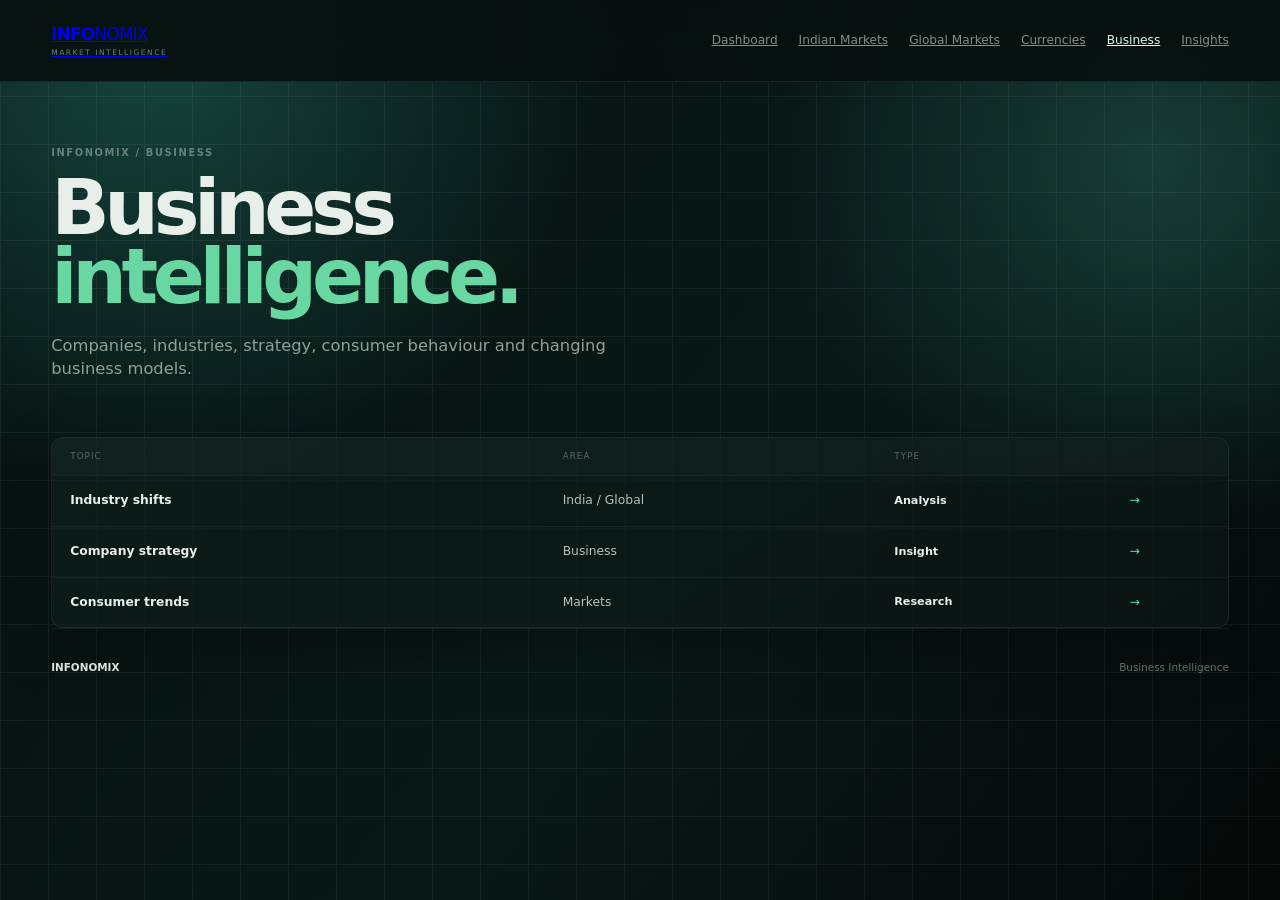
==== pages/business.html @ ebbefad7 "Add files via upload" ====
<!doctype html><html lang="en"><head><meta charset="utf-8"><meta name="viewport" content="width=device-width,initial-scale=1"><meta name="description" content="Infonomix business intelligence and industry analysis."><title>Business | Infonomix</title><link rel="stylesheet" href="../style.css"></head><body><header class="topbar"><div class="container nav"><a class="logo" href="../index.html"><b>INFO</b>NOMIX<span>MARKET INTELLIGENCE</span></a><nav><a href="../index.html">Dashboard</a><a href="indian-markets.html">Indian Markets</a><a href="global-markets.html">Global Markets</a><a href="currencies.html">Currencies</a><a class="active" href="business.html">Business</a><a href="insights.html">Insights</a></nav></div></header><main><section class="dashboard-head"><div class="container"><div class="eyebrow">INFONOMIX / BUSINESS</div><h1>Business<br><span>intelligence.</span></h1><p>Companies, industries, strategy, consumer behaviour and changing business models.</p></div></section><section class="container"><div class="table-card"><div class="table-head"><span>TOPIC</span><span>AREA</span><span>TYPE</span><span></span></div><div class="table-row"><strong>Industry shifts</strong><span>India / Global</span><b>Analysis</b><i>→</i></div><div class="table-row"><strong>Company strategy</strong><span>Business</span><b>Insight</b><i>→</i></div><div class="table-row"><strong>Consumer trends</strong><span>Markets</span><b>Research</b><i>→</i></div></div></section></main><footer><div class="container foot"><strong>INFONOMIX</strong><span>Business Intelligence</span></div></footer></body></html>
---- style.css ----
*{box-sizing:border-box}body{margin:0;background:#07100f;color:#e8eee9;font-family:Inter,ui-sans-serif,system-ui,-apple-system,"Segoe UI",sans-serif;line-height:1.45}body:before{content:"";position:fixed;inset:0;z-index:-2;background:radial-gradient(circle at 12% 5%,#16453d 0,transparent 32%),radial-gradient(circle at 90% 18%,#163d35 0,transparent 28%),linear-gradient(125deg,#06100f,#091817 55%,#050908)}body:after{content:"";position:fixed;inset:0;z-index:-1;opacity:.06;background-image:linear-gradient(#fff 1px,transparent 1px),linear-gradient(90deg,#fff 1px,transparent 1px);background-size:48px 48px;pointer-events:none}.container{width:min(1240px,92%);margin:auto}.topbar{height:82px;border-bottom:1px solid #ffffff14;background:#07100fe8;backdrop-filter:blur(18px);position:sticky;top:0;z-index:20}.nav{height:100%;display:flex;align-items:center;gap:28px}.logo{font-size:1.05rem;letter-spacing:-.04em;white-space:nowrap}.logo b{font-weight:900}.logo span{display:block;font-size:.47rem;letter-spacing:.2em;color:#6d827c;margin-top:2px}.nav nav{display:flex;gap:21px;margin-left:auto}.nav nav a{font-size:.76rem;color:#81918c}.nav nav a:hover,.nav nav .active{color:#dff9eb}.search{border:1px solid #ffffff1a;background:#ffffff08;color:#b9c7c2;border-radius:8px;width:34px;height:34px;font-size:1.2rem}.ticker{border-bottom:1px solid #ffffff12;background:#0a1715}.ticker-row{min-height:40px;display:flex;align-items:center;gap:25px;overflow:auto;white-space:nowrap}.ticker-row>span{font-size:.62rem;letter-spacing:.14em;color:#6e8880}.ticker-row strong{font-size:.68rem;color:#a8b9b3}.ticker-row i{font-style:normal;color:#e8eee9;margin-left:6px}.ticker-row em,.up{font-style:normal;color:#59d99b}.ticker-row .flat{color:#d2bc67}.dashboard-head{padding:64px 0 40px}.eyebrow,.section-title>div>span,.panel-title span,.data-strip>div>span{font-size:.62rem;letter-spacing:.16em;color:#65827a;font-weight:800}.head-row{display:flex;align-items:end;justify-content:space-between;gap:40px}.dashboard-head h1{font-size:clamp(3rem,6vw,5.8rem);line-height:.9;letter-spacing:-.07em;margin:13px 0 22px}.dashboard-head h1 span{color:#68d7a1}.dashboard-head p{color:#8ea29b;max-width:560px;font-size:1.02rem}.status{border:1px solid #ffffff18;background:#ffffff06;padding:11px 15px;border-radius:8px;color:#93aaa2;font-size:.65rem;letter-spacing:.1em}.status .dot{display:inline-block;width:7px;height:7px;background:#5fe2a0;border-radius:50%;margin-right:8px;box-shadow:0 0 12px #5fe2a0}.status small{display:block;margin-top:7px;color:#50635d;font-size:.55rem}.grid-main{display:grid;grid-template-columns:minmax(0,1.7fr) minmax(300px,.8fr);gap:22px}.section-title{display:flex;justify-content:space-between;align-items:end;margin:8px 0 15px}.section-title h2{margin:4px 0 0;font-size:1.55rem;letter-spacing:-.04em}.section-title a,.panel-title a{font-size:.62rem;color:#6ddda7;letter-spacing:.1em}.market-grid{display:grid;grid-template-columns:1.35fr .65fr;gap:14px}.market-card,.table-card,.panel{border:1px solid #ffffff12;background:linear-gradient(145deg,#0e211eaa,#0a1514cc);border-radius:12px;box-shadow:0 20px 60px #0004}.market-card{padding:22px;min-height:225px}.card-top,.panel-title{display:flex;justify-content:space-between;align-items:center}.card-top span{font-size:.66rem;letter-spacing:.12em;color:#7f9690}.card-top b{font-size:.52rem;color:#50655f;border:1px solid #ffffff12;padding:4px 7px;border-radius:4px}.price{font-size:2.35rem;font-weight:750;letter-spacing:-.05em;margin-top:25px}.change{font-size:.75rem;margin-top:2px}.chart{height:70px;margin-top:22px}.chart svg{width:100%;height:100%}.chart polyline{fill:none;stroke:#56d89a;stroke-width:3;vector-effect:non-scaling-stroke}.mini-chart{height:74px;display:flex;align-items:end;gap:7px;margin-top:42px}.mini-chart span{flex:1;background:#2e9d71aa;border-radius:3px 3px 0 0}.second{margin-top:42px}.table-card{overflow:hidden}.table-head,.table-row{display:grid;grid-template-columns:1.5fr 1fr .7fr .25fr;gap:10px;align-items:center}.table-head{padding:12px 18px;background:#ffffff05;color:#536b64;font-size:.55rem;letter-spacing:.12em}.table-row{padding:16px 18px;border-top:1px solid #ffffff0c;font-size:.77rem}.table-row strong{font-weight:650}.table-row span{color:#b5c3be}.table-row b{font-size:.7rem}.table-row i{font-style:normal;color:#5cdda0}.red,.down{color:#ef7777!important}.side-col{display:flex;flex-direction:column;gap:16px}.panel{padding:20px}.panel-title{padding-bottom:14px;border-bottom:1px solid #ffffff0d}.panel-title span{color:#66837b}.fx{display:grid;grid-template-columns:1fr auto;gap:3px;padding:16px 0;border-bottom:1px solid #ffffff0b}.fx span{font-size:.68rem;color:#82958f}.fx strong{font-size:.92rem}.fx b{grid-column:2;font-size:.62rem}.news article{padding:16px 0;border-bottom:1px solid #ffffff0b}.news article:last-child{border-bottom:0}.news small{font-size:.52rem;letter-spacing:.1em;color:#58726a}.news h3{font-size:.9rem;line-height:1.25;margin:6px 0}.news p{font-size:.7rem;color:#70827c;margin:0}.data-strip{margin-top:70px;margin-bottom:70px;padding:32px;border:1px solid #ffffff12;border-radius:14px;background:linear-gradient(120deg,#0c201b,#091310)}.data-strip{display:grid;grid-template-columns:.8fr 1.2fr;gap:40px}.data-strip h2{font-size:2.2rem;line-height:1.05;letter-spacing:-.05em;margin:12px 0}.data-strip em{color:#64dba3;font-family:Georgia,serif}.signal-grid{display:grid;grid-template-columns:repeat(3,1fr);gap:10px}.signal-grid div{padding:18px;border:1px solid #ffffff10;border-radius:8px;background:#ffffff04}.signal-grid b{display:block;color:#60d99d;font-size:.6rem;letter-spacing:.12em}.signal-grid strong{display:block;margin:17px 0 5px;font-size:.85rem}.signal-grid small{color:#667d76;font-size:.62rem}.foot{min-height:78px;border-top:1px solid #ffffff12;display:flex;align-items:center;gap:25px;color:#60736c;font-size:.65rem}.foot strong{color:#d9e4df;margin-right:auto}@media(max-width:850px){.nav nav{display:none}.head-row{display:block}.status{display:inline-block;margin-top:20px}.grid-main,.market-grid,.data-strip{grid-template-columns:1fr}.signal-grid{grid-template-columns:1fr 1fr}.side-col{margin-top:30px}}@media(max-width:520px){.ticker-row{gap:15px}.dashboard-head{padding-top:42px}.dashboard-head h1{font-size:3.2rem}.signal-grid{grid-template-columns:1fr}.table-head,.table-row{grid-template-columns:1.35fr .9fr .7fr}.table-head span:last-child,.table-row i{display:none}.foot{flex-wrap:wrap;padding:18px 0}.foot strong{width:100%}}
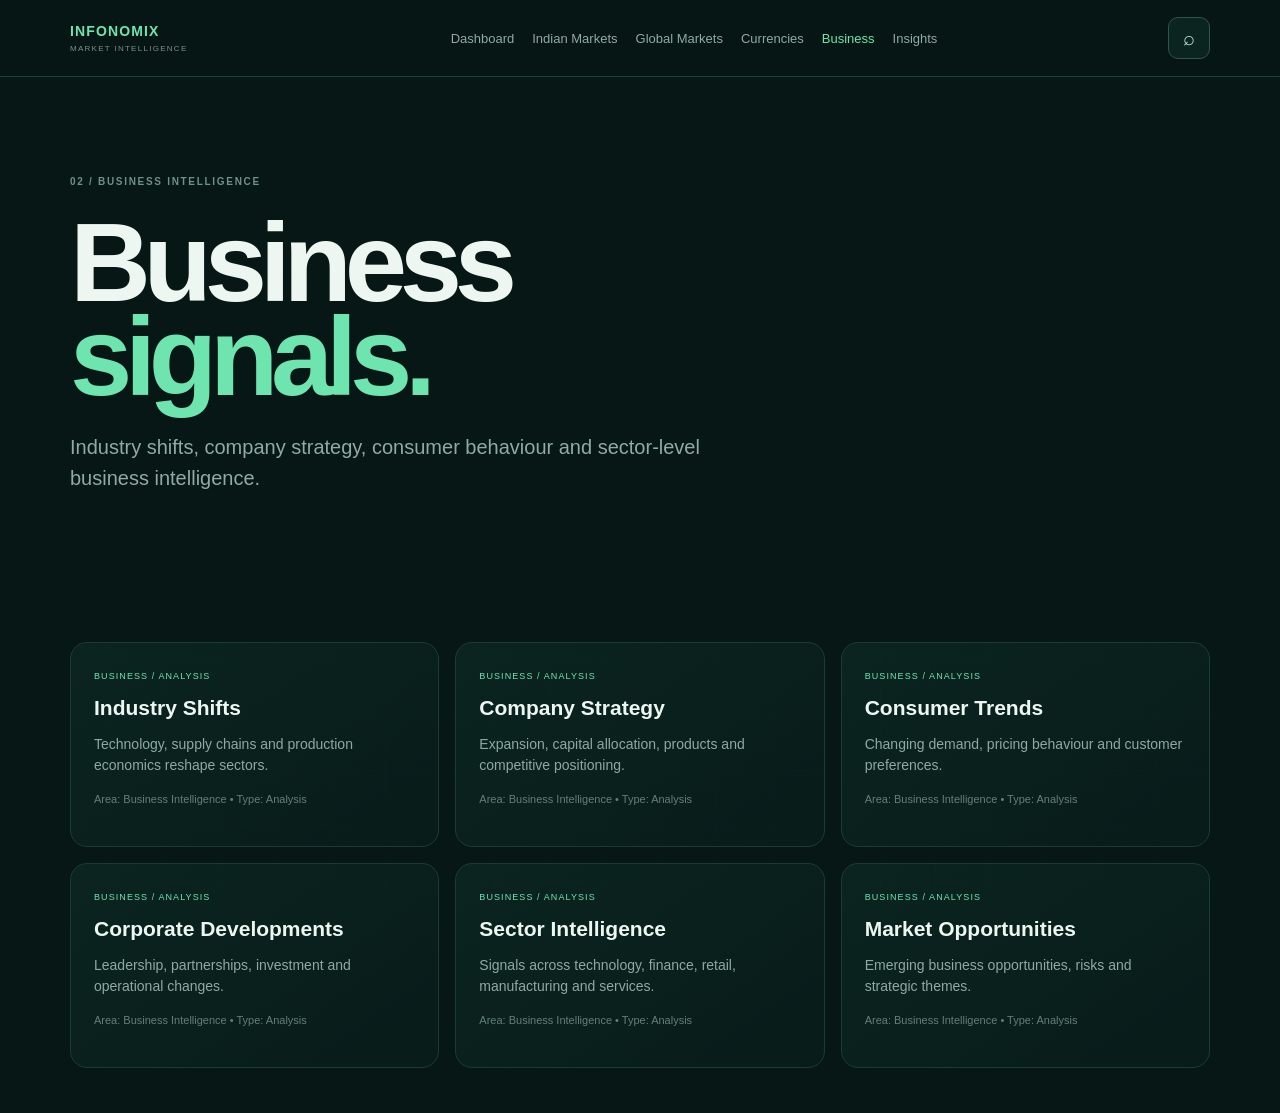
==== commit 64ed92cf: "Add files via upload" ====
--- a/pages/business.html
+++ b/pages/business.html
@@ -1 +1 @@
-<!doctype html><html lang="en"><head><meta charset="utf-8"><meta name="viewport" content="width=device-width,initial-scale=1"><meta name="description" content="Infonomix business intelligence and industry analysis."><title>Business | Infonomix</title><link rel="stylesheet" href="../style.css"></head><body><header class="topbar"><div class="container nav"><a class="logo" href="../index.html"><b>INFO</b>NOMIX<span>MARKET INTELLIGENCE</span></a><nav><a href="../index.html">Dashboard</a><a href="indian-markets.html">Indian Markets</a><a href="global-markets.html">Global Markets</a><a href="currencies.html">Currencies</a><a class="active" href="business.html">Business</a><a href="insights.html">Insights</a></nav></div></header><main><section class="dashboard-head"><div class="container"><div class="eyebrow">INFONOMIX / BUSINESS</div><h1>Business<br><span>intelligence.</span></h1><p>Companies, industries, strategy, consumer behaviour and changing business models.</p></div></section><section class="container"><div class="table-card"><div class="table-head"><span>TOPIC</span><span>AREA</span><span>TYPE</span><span></span></div><div class="table-row"><strong>Industry shifts</strong><span>India / Global</span><b>Analysis</b><i>→</i></div><div class="table-row"><strong>Company strategy</strong><span>Business</span><b>Insight</b><i>→</i></div><div class="table-row"><strong>Consumer trends</strong><span>Markets</span><b>Research</b><i>→</i></div></div></section></main><footer><div class="container foot"><strong>INFONOMIX</strong><span>Business Intelligence</span></div></footer></body></html>+<!doctype html><html><head><meta charset="utf-8"><meta name="viewport" content="width=device-width,initial-scale=1"><title>Business | Infonomix</title><link rel="stylesheet" href="../style.css"></head><body><header><div class="nav"><a class="brand" href="../index.html"><b>INFONOMIX</b><small>MARKET INTELLIGENCE</small></a><nav><a href="../index.html">Dashboard</a><a href="indian-markets.html">Indian Markets</a><a href="global-markets.html">Global Markets</a><a href="currencies.html">Currencies</a><a class="active" href="business.html">Business</a><a href="insights.html">Insights</a></nav><button id="searchOpen">⌕</button></div></header><main><section class="hero"><span>02 / BUSINESS INTELLIGENCE</span><h1>Business<br><i>signals.</i></h1><p>Industry shifts, company strategy, consumer behaviour and sector-level business intelligence.</p></section><section><div class="grid three" id="grid"></div></section></main><script src="../script.js"></script><script>let a=[['Industry Shifts','Technology, supply chains and production economics reshape sectors.'],['Company Strategy','Expansion, capital allocation, products and competitive positioning.'],['Consumer Trends','Changing demand, pricing behaviour and customer preferences.'],['Corporate Developments','Leadership, partnerships, investment and operational changes.'],['Sector Intelligence','Signals across technology, finance, retail, manufacturing and services.'],['Market Opportunities','Emerging business opportunities, risks and strategic themes.']];grid.innerHTML=a.map(x=>`<article class="card analysis"><span class="tag">BUSINESS / ANALYSIS</span><h3>${x[0]}</h3><p>${x[1]}</p><span class="meta">Area: Business Intelligence • Type: Analysis</span></article>`).join('')</script></body></html>
--- a/style.css
+++ b/style.css
@@ -1 +1 @@
-*{box-sizing:border-box}body{margin:0;background:#07100f;color:#e8eee9;font-family:Inter,ui-sans-serif,system-ui,-apple-system,"Segoe UI",sans-serif;line-height:1.45}body:before{content:"";position:fixed;inset:0;z-index:-2;background:radial-gradient(circle at 12% 5%,#16453d 0,transparent 32%),radial-gradient(circle at 90% 18%,#163d35 0,transparent 28%),linear-gradient(125deg,#06100f,#091817 55%,#050908)}body:after{content:"";position:fixed;inset:0;z-index:-1;opacity:.06;background-image:linear-gradient(#fff 1px,transparent 1px),linear-gradient(90deg,#fff 1px,transparent 1px);background-size:48px 48px;pointer-events:none}.container{width:min(1240px,92%);margin:auto}.topbar{height:82px;border-bottom:1px solid #ffffff14;background:#07100fe8;backdrop-filter:blur(18px);position:sticky;top:0;z-index:20}.nav{height:100%;display:flex;align-items:center;gap:28px}.logo{font-size:1.05rem;letter-spacing:-.04em;white-space:nowrap}.logo b{font-weight:900}.logo span{display:block;font-size:.47rem;letter-spacing:.2em;color:#6d827c;margin-top:2px}.nav nav{display:flex;gap:21px;margin-left:auto}.nav nav a{font-size:.76rem;color:#81918c}.nav nav a:hover,.nav nav .active{color:#dff9eb}.search{border:1px solid #ffffff1a;background:#ffffff08;color:#b9c7c2;border-radius:8px;width:34px;height:34px;font-size:1.2rem}.ticker{border-bottom:1px solid #ffffff12;background:#0a1715}.ticker-row{min-height:40px;display:flex;align-items:center;gap:25px;overflow:auto;white-space:nowrap}.ticker-row>span{font-size:.62rem;letter-spacing:.14em;color:#6e8880}.ticker-row strong{font-size:.68rem;color:#a8b9b3}.ticker-row i{font-style:normal;color:#e8eee9;margin-left:6px}.ticker-row em,.up{font-style:normal;color:#59d99b}.ticker-row .flat{color:#d2bc67}.dashboard-head{padding:64px 0 40px}.eyebrow,.section-title>div>span,.panel-title span,.data-strip>div>span{font-size:.62rem;letter-spacing:.16em;color:#65827a;font-weight:800}.head-row{display:flex;align-items:end;justify-content:space-between;gap:40px}.dashboard-head h1{font-size:clamp(3rem,6vw,5.8rem);line-height:.9;letter-spacing:-.07em;margin:13px 0 22px}.dashboard-head h1 span{color:#68d7a1}.dashboard-head p{color:#8ea29b;max-width:560px;font-size:1.02rem}.status{border:1px solid #ffffff18;background:#ffffff06;padding:11px 15px;border-radius:8px;color:#93aaa2;font-size:.65rem;letter-spacing:.1em}.status .dot{display:inline-block;width:7px;height:7px;background:#5fe2a0;border-radius:50%;margin-right:8px;box-shadow:0 0 12px #5fe2a0}.status small{display:block;margin-top:7px;color:#50635d;font-size:.55rem}.grid-main{display:grid;grid-template-columns:minmax(0,1.7fr) minmax(300px,.8fr);gap:22px}.section-title{display:flex;justify-content:space-between;align-items:end;margin:8px 0 15px}.section-title h2{margin:4px 0 0;font-size:1.55rem;letter-spacing:-.04em}.section-title a,.panel-title a{font-size:.62rem;color:#6ddda7;letter-spacing:.1em}.market-grid{display:grid;grid-template-columns:1.35fr .65fr;gap:14px}.market-card,.table-card,.panel{border:1px solid #ffffff12;background:linear-gradient(145deg,#0e211eaa,#0a1514cc);border-radius:12px;box-shadow:0 20px 60px #0004}.market-card{padding:22px;min-height:225px}.card-top,.panel-title{display:flex;justify-content:space-between;align-items:center}.card-top span{font-size:.66rem;letter-spacing:.12em;color:#7f9690}.card-top b{font-size:.52rem;color:#50655f;border:1px solid #ffffff12;padding:4px 7px;border-radius:4px}.price{font-size:2.35rem;font-weight:750;letter-spacing:-.05em;margin-top:25px}.change{font-size:.75rem;margin-top:2px}.chart{height:70px;margin-top:22px}.chart svg{width:100%;height:100%}.chart polyline{fill:none;stroke:#56d89a;stroke-width:3;vector-effect:non-scaling-stroke}.mini-chart{height:74px;display:flex;align-items:end;gap:7px;margin-top:42px}.mini-chart span{flex:1;background:#2e9d71aa;border-radius:3px 3px 0 0}.second{margin-top:42px}.table-card{overflow:hidden}.table-head,.table-row{display:grid;grid-template-columns:1.5fr 1fr .7fr .25fr;gap:10px;align-items:center}.table-head{padding:12px 18px;background:#ffffff05;color:#536b64;font-size:.55rem;letter-spacing:.12em}.table-row{padding:16px 18px;border-top:1px solid #ffffff0c;font-size:.77rem}.table-row strong{font-weight:650}.table-row span{color:#b5c3be}.table-row b{font-size:.7rem}.table-row i{font-style:normal;color:#5cdda0}.red,.down{color:#ef7777!important}.side-col{display:flex;flex-direction:column;gap:16px}.panel{padding:20px}.panel-title{padding-bottom:14px;border-bottom:1px solid #ffffff0d}.panel-title span{color:#66837b}.fx{display:grid;grid-template-columns:1fr auto;gap:3px;padding:16px 0;border-bottom:1px solid #ffffff0b}.fx span{font-size:.68rem;color:#82958f}.fx strong{font-size:.92rem}.fx b{grid-column:2;font-size:.62rem}.news article{padding:16px 0;border-bottom:1px solid #ffffff0b}.news article:last-child{border-bottom:0}.news small{font-size:.52rem;letter-spacing:.1em;color:#58726a}.news h3{font-size:.9rem;line-height:1.25;margin:6px 0}.news p{font-size:.7rem;color:#70827c;margin:0}.data-strip{margin-top:70px;margin-bottom:70px;padding:32px;border:1px solid #ffffff12;border-radius:14px;background:linear-gradient(120deg,#0c201b,#091310)}.data-strip{display:grid;grid-template-columns:.8fr 1.2fr;gap:40px}.data-strip h2{font-size:2.2rem;line-height:1.05;letter-spacing:-.05em;margin:12px 0}.data-strip em{color:#64dba3;font-family:Georgia,serif}.signal-grid{display:grid;grid-template-columns:repeat(3,1fr);gap:10px}.signal-grid div{padding:18px;border:1px solid #ffffff10;border-radius:8px;background:#ffffff04}.signal-grid b{display:block;color:#60d99d;font-size:.6rem;letter-spacing:.12em}.signal-grid strong{display:block;margin:17px 0 5px;font-size:.85rem}.signal-grid small{color:#667d76;font-size:.62rem}.foot{min-height:78px;border-top:1px solid #ffffff12;display:flex;align-items:center;gap:25px;color:#60736c;font-size:.65rem}.foot strong{color:#d9e4df;margin-right:auto}@media(max-width:850px){.nav nav{display:none}.head-row{display:block}.status{display:inline-block;margin-top:20px}.grid-main,.market-grid,.data-strip{grid-template-columns:1fr}.signal-grid{grid-template-columns:1fr 1fr}.side-col{margin-top:30px}}@media(max-width:520px){.ticker-row{gap:15px}.dashboard-head{padding-top:42px}.dashboard-head h1{font-size:3.2rem}.signal-grid{grid-template-columns:1fr}.table-head,.table-row{grid-template-columns:1.35fr .9fr .7fr}.table-head span:last-child,.table-row i{display:none}.foot{flex-wrap:wrap;padding:18px 0}.foot strong{width:100%}}
+*{box-sizing:border-box}body{margin:0;background:#061715;color:#edf6f1;font:14px Inter,Arial,sans-serif}body:before{content:"";position:fixed;inset:0;pointer-events:none;opacity:.2;background:linear-gradient(#7be7bb10 1px,transparent 1px),linear-gradient(90deg,#7be7bb10 1px,transparent 1px);background-size:55px 55px}header{position:sticky;top:0;z-index:5;background:#061715ee;border-bottom:1px solid #214039}.nav{max-width:1180px;margin:auto;min-height:76px;display:flex;align-items:center;gap:24px;padding:0 20px}.brand{color:#6ee5af;text-decoration:none;display:flex;flex-direction:column;min-width:150px}.brand b{letter-spacing:.08em}.brand small{color:#78938c;letter-spacing:.16em;font-size:8px;margin-top:5px}nav{display:flex;gap:18px;flex:1;justify-content:center;overflow:auto}nav a{color:#91aaa3;text-decoration:none;white-space:nowrap;font-size:13px}nav a:hover,nav a.active{color:#6ee5af}button{background:#0b2420;border:1px solid #31544b;color:#bfeadd;border-radius:10px;cursor:pointer;font-size:20px;width:42px;height:42px}.hero,main section{max-width:1180px;margin:auto}.hero{padding:95px 20px 65px;min-height:520px}.hero>span,.head>div>span,.searchbox>span{font-size:10px;color:#6e9188;letter-spacing:.17em;font-weight:bold}.hero h1{font-size:clamp(60px,9vw,112px);line-height:.84;letter-spacing:-.065em;margin:28px 0}.hero i{font-style:normal;color:#6ee5af}.hero p{font-size:20px;line-height:1.55;color:#91aaa3;max-width:650px}.live{display:inline-flex;gap:10px;align-items:center;border:1px solid #2a4a42;padding:14px 17px;border-radius:12px;color:#6ee5af;margin-top:25px}.live small{color:#78938c}main section{padding:45px 20px}.head{display:flex;justify-content:space-between;align-items:end;margin-bottom:20px}.head h2{font-size:36px;margin:8px 0 0}.head a{color:#7ce4b5;text-decoration:none}.grid{display:grid;gap:16px}.three{grid-template-columns:repeat(3,1fr)}.card{background:linear-gradient(145deg,#0b2420,#081c1a);border:1px solid #1d3b35;border-radius:17px;padding:23px}.card label{color:#79958e;font-size:10px;letter-spacing:.15em}.card strong{display:block;font-size:40px;margin:20px 0 5px}.positive{color:#68e2ad}.negative{color:#ff7e86}.spark{height:55px;margin-top:18px;border-bottom:2px solid #62dda8;background:linear-gradient(150deg,transparent 55%,#62dda815 56%);clip-path:polygon(0 80%,15% 65%,30% 73%,45% 42%,60% 52%,75% 28%,100% 5%,100% 100%,0 100%)}.table{padding:8px 20px}.tr{display:grid;grid-template-columns:1.5fr 1fr 1fr;gap:15px;padding:17px 5px;border-bottom:1px solid #19362f}.tr:last-child{border:0}.th{font-size:9px;color:#68837b;letter-spacing:.15em}.analysis{min-height:205px;cursor:pointer;text-decoration:none;color:inherit}.analysis:hover{border-color:#3e7765;transform:translateY(-2px)}.analysis h3{font-size:21px;margin:14px 0 9px}.analysis p{color:#8fa9a1;line-height:1.5}.tag{color:#6ee5af;font-size:9px;letter-spacing:.12em}.meta{color:#647f77;font-size:11px}.modal{display:none;position:fixed;inset:0;z-index:50;background:#000b;backdrop-filter:blur(7px);padding:8vh 20px}.modal.show{display:block}.searchbox{position:relative;max-width:760px;margin:auto;background:#09201d;border:1px solid #31564b;border-radius:18px;padding:27px}.searchbox>button{position:absolute;right:14px;top:10px;border:0;background:none;font-size:30px}.searchbox input{width:100%;padding:16px;margin:20px 0 10px;border-radius:10px;border:1px solid #31564b;background:#061715;color:white;font-size:15px}.result{display:block;padding:14px;border-radius:9px;color:#eaf6f1;text-decoration:none}.result:hover{background:#0d2a25}.result small{display:block;color:#6ee5af;margin-bottom:4px}footer{max-width:1180px;margin:50px auto 0;padding:28px 20px;border-top:1px solid #19352f;color:#6ee5af;display:flex;justify-content:space-between}footer small{color:#647f77}@media(max-width:800px){.nav{gap:12px}nav{justify-content:flex-start}.hero{padding-top:65px}.hero h1{font-size:62px}.three{grid-template-columns:1fr}.head h2{font-size:30px}footer{flex-direction:column;gap:10px}}
